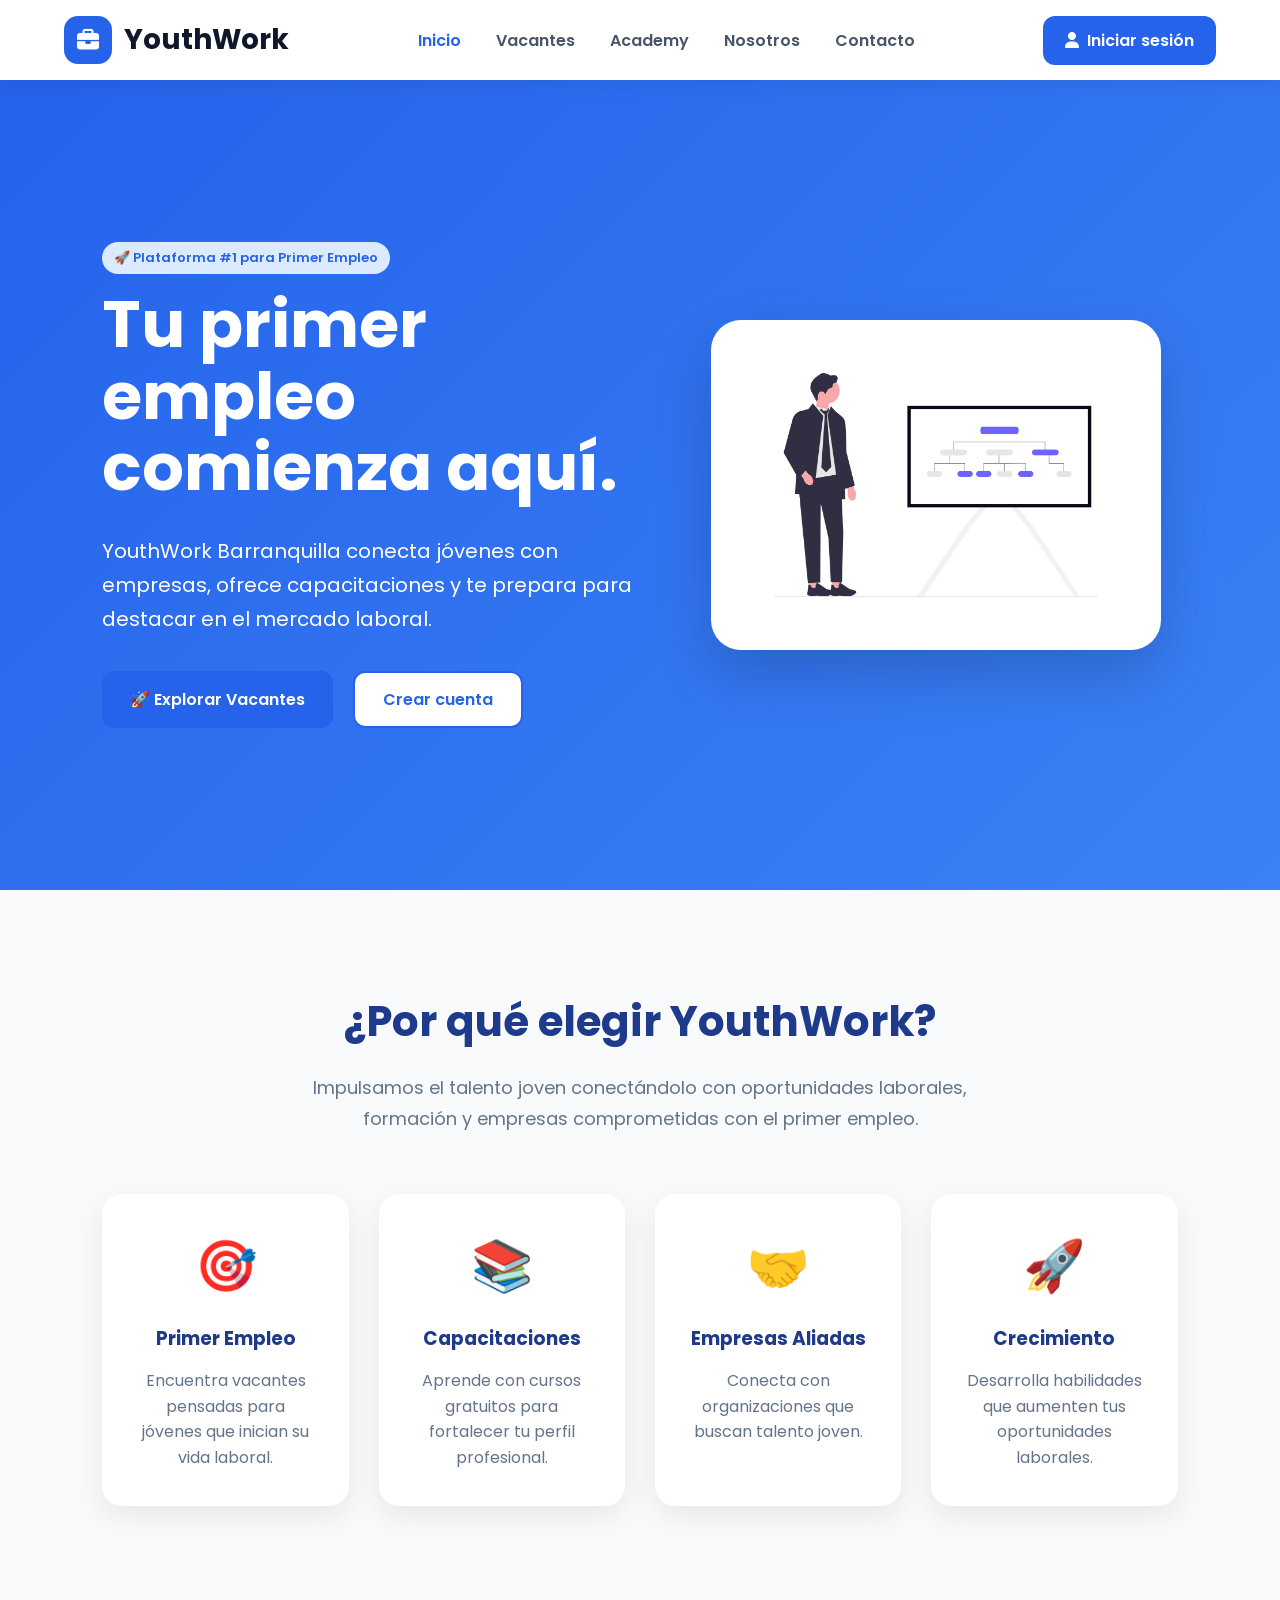
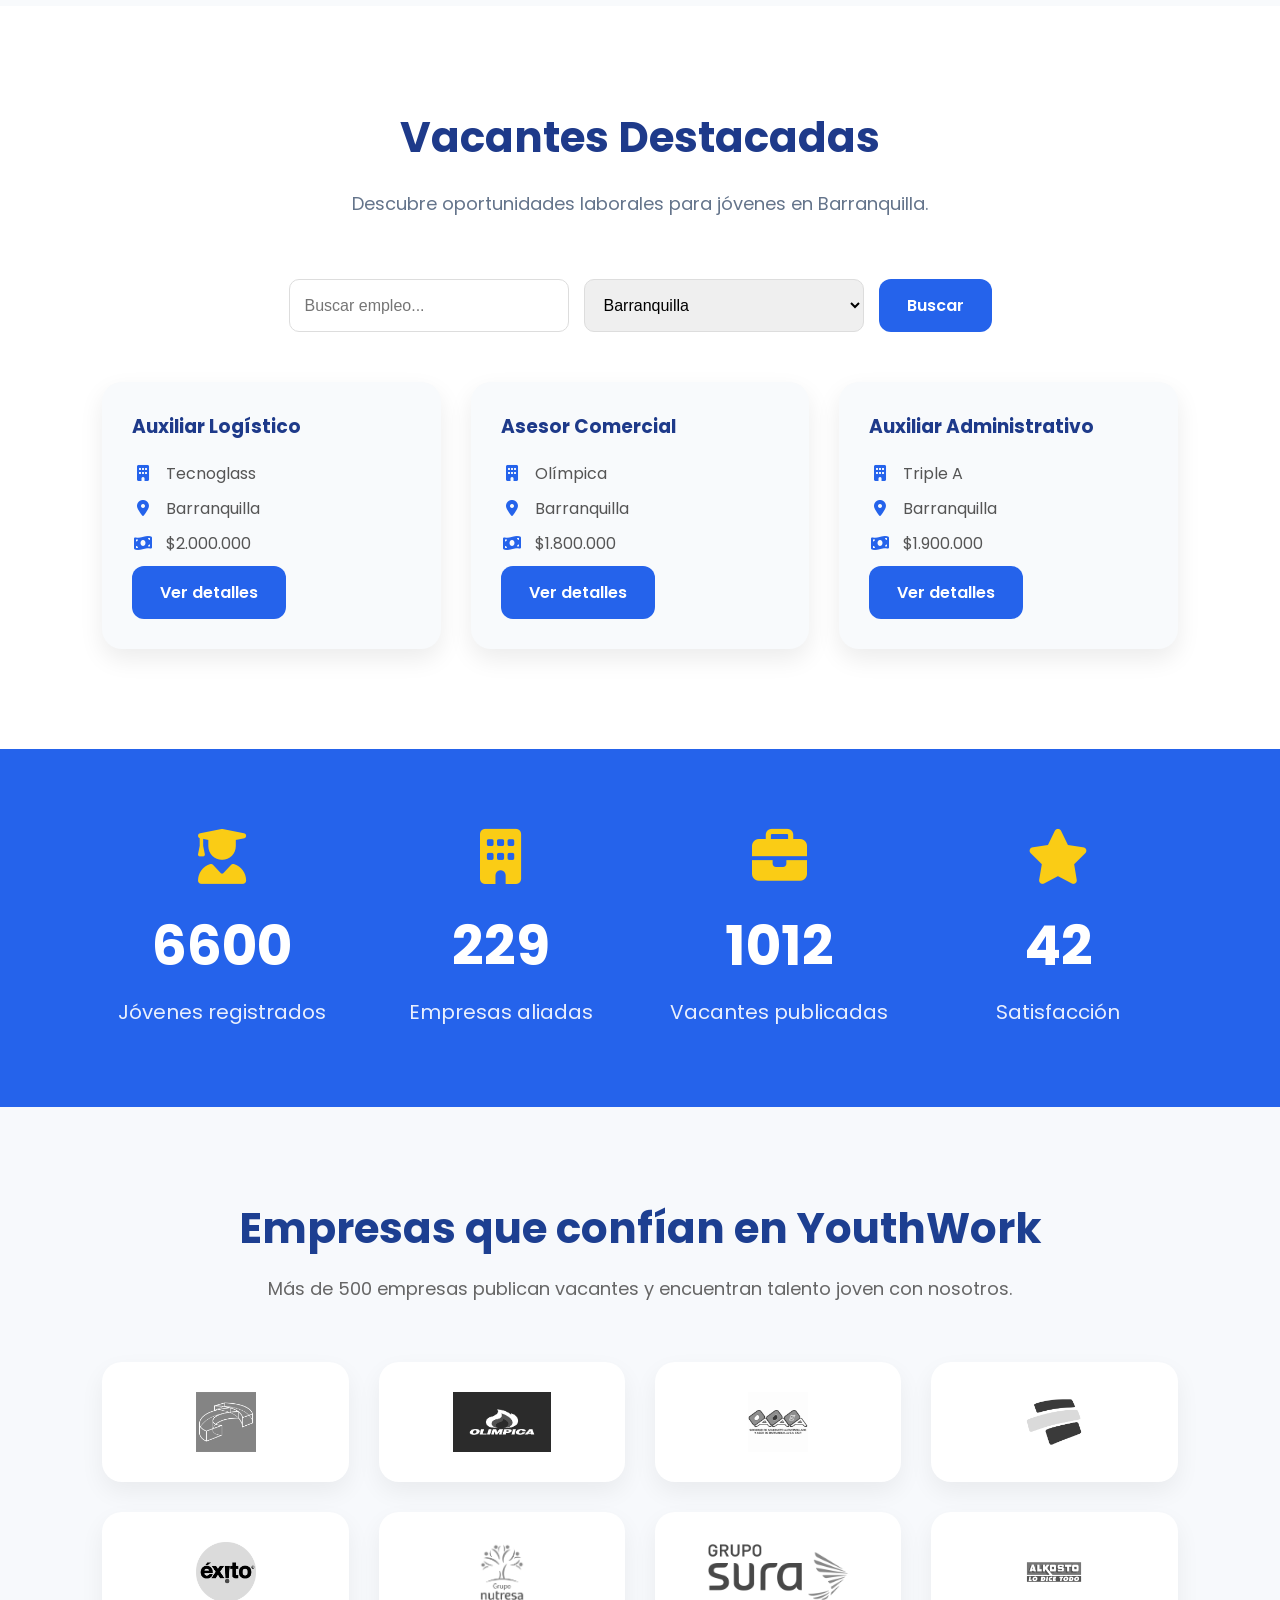
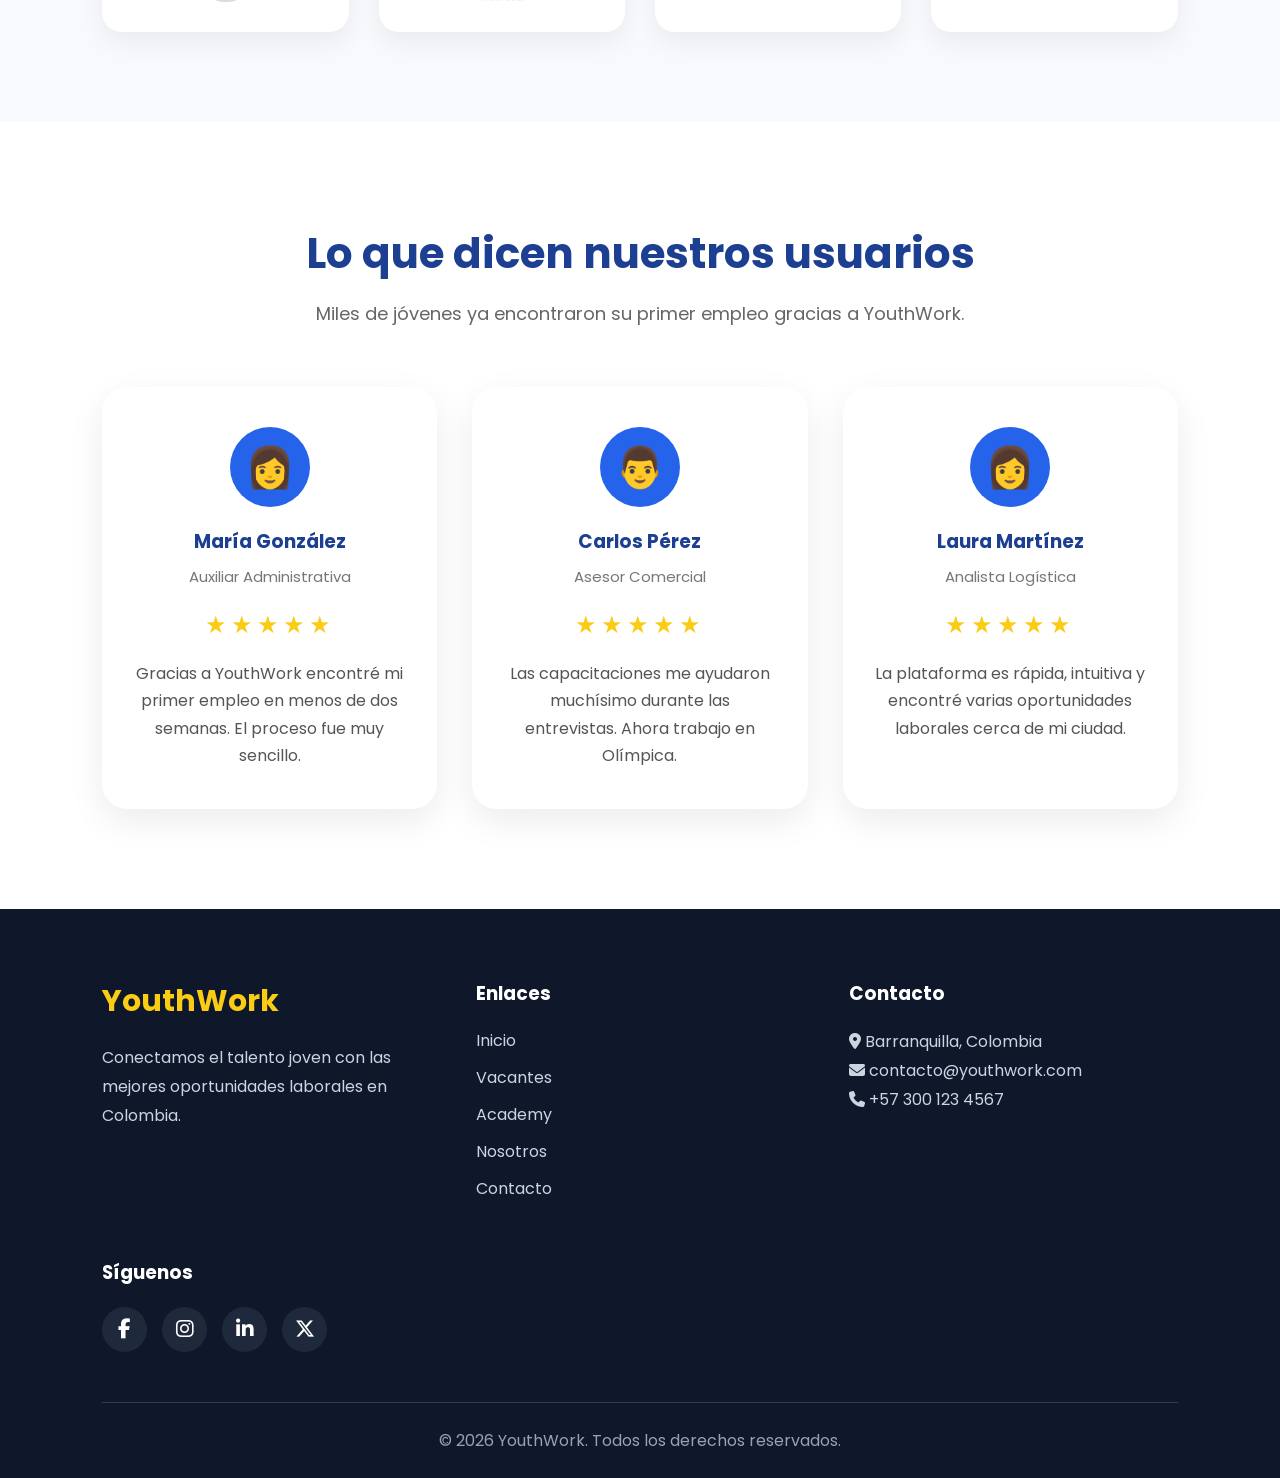
==== index.html @ fffbccfb "Primer commit de YouthWork" ====
<!DOCTYPE html>
<html lang="es">
<head>
    <meta charset="UTF-8">
    <meta name="viewport" content="width=device-width, initial-scale=1.0">
    <title>YouthWork Barranquilla</title>

    <!-- Fuente Google -->
    <link rel="preconnect" href="https://fonts.googleapis.com">
    <link rel="preconnect" href="https://fonts.gstatic.com" crossorigin>
    <link href="https://fonts.googleapis.com/css2?family=Poppins:wght@300;400;500;600;700&display=swap" rel="stylesheet">

    <!-- Hoja de estilos -->
    <link rel="stylesheet" href="css/style.css">
    <link rel="stylesheet" href="https://cdnjs.cloudflare.com/ajax/libs/font-awesome/6.7.2/css/all.min.css">
</head>

<body>

    <!-- Encabezado -->
        <header class="main-header">

    <nav class="navbar">

        <a href="index.html" class="logo">

            <span class="logo-icon">
                <i class="fa-solid fa-briefcase"></i>
            </span>

            <span class="logo-text">

                YouthWork

            </span>

        </a>

        <ul class="nav-links">

            <li><a href="index.html" class="active">Inicio</a></li>

            <li><a href="vacantes.html">Vacantes</a></li>

            <li><a href="academy.html">Academy</a></li>

            <li><a href="nosotros.html">Nosotros</a></li>

            <li><a href="contacto.html">Contacto</a></li>

        </ul>

        <a href="login.html" class="login-btn" id="userButton">

    <i class="fa-solid fa-user"></i>

    <span>Iniciar sesión</span>

</a>

    </nav>
    </header>
    <section class="hero">

    <div class="hero-text">

        <span class="badge">
            🚀 Plataforma #1 para Primer Empleo
        </span>

        <h1>
            Tu primer empleo comienza aquí.
        </h1>

        <p>
            YouthWork Barranquilla conecta jóvenes con empresas,
            ofrece capacitaciones y te prepara para destacar en el mercado laboral.
        </p>

        <div class="hero-buttons">

    <a href="vacantes.html" class="btn btn-primary">
    🚀 Explorar Vacantes
</a>

<a href="registro.html" class="btn btn-secondary">
    Crear cuenta
</a>

</div>

    </div>

   <div class="hero-image">

    <div class="image-card">

        <img src="img/hero.png" alt="Ilustración">

    </div>

</div>
</section>
<!-- BENEFICIOS -->

<section class="benefits">

    <div class="section-title">

        <h2>¿Por qué elegir YouthWork?</h2>

        <p>
            Impulsamos el talento joven conectándolo con oportunidades laborales,
            formación y empresas comprometidas con el primer empleo.
        </p>

    </div>

    <div class="cards">

        <div class="card">

            <div class="icon">🎯</div>

            <h3>Primer Empleo</h3>

            <p>
                Encuentra vacantes pensadas para jóvenes que inician su vida laboral.
            </p>

        </div>

        <div class="card">

            <div class="icon">📚</div>

            <h3>Capacitaciones</h3>

            <p>
                Aprende con cursos gratuitos para fortalecer tu perfil profesional.
            </p>

        </div>

        <div class="card">

            <div class="icon">🤝</div>

            <h3>Empresas Aliadas</h3>

            <p>
                Conecta con organizaciones que buscan talento joven.
            </p>

        </div>

        <div class="card">

            <div class="icon">🚀</div>

            <h3>Crecimiento</h3>

            <p>
                Desarrolla habilidades que aumenten tus oportunidades laborales.
            </p>

        </div>

    </div>

</section>
<!-- VACANTES DESTACADAS -->

<section class="jobs" id="vacantes">

    <div class="section-title">
        <h2>Vacantes Destacadas</h2>
        <p>
            Descubre oportunidades laborales para jóvenes en Barranquilla.
        </p>
    </div>

    <div class="search-box">

       <input type="text" id="searchInput" placeholder="Buscar empleo...">

        <select>
            <option>Barranquilla</option>
            <option>Soledad</option>
            <option>Puerto Colombia</option>
        </select>

        <a href="vacantes.html" class="btn-primary">
    Buscar
</a>

    </div>

    <div class="job-cards">

        <div class="job-card">

            <h3>Auxiliar Logístico</h3>

           <p><i class="fa-solid fa-building"></i> Tecnoglass</p>

<p><i class="fa-solid fa-location-dot"></i> Barranquilla</p>

<p><i class="fa-solid fa-money-bill-wave"></i> $2.000.000</p>

        <a href="detalle-vacante.html?id=1" class="btn-primary">
    Ver detalles
</a>

        </div>

        <div class="job-card">

            <h3>Asesor Comercial</h3>

          <p><i class="fa-solid fa-building"></i> Olímpica</p>

<p><i class="fa-solid fa-location-dot"></i> Barranquilla</p>

<p><i class="fa-solid fa-money-bill-wave"></i> $1.800.000</p>

<a href="detalle-vacante.html?id=1" class="btn-primary">
    Ver detalles
</a>

        </div>

        <div class="job-card">

            <h3>Auxiliar Administrativo</h3>

           <p><i class="fa-solid fa-building"></i> Triple A</p>

<p><i class="fa-solid fa-location-dot"></i> Barranquilla</p>

<p><i class="fa-solid fa-money-bill-wave"></i> $1.900.000</p>

<a href="detalle-vacante.html?id=1" class="btn-primary">
    Ver detalles
</a>

        </div>

    </div>

</section>
<!-- ESTADÍSTICAS -->

<section class="stats">

    <div class="stat">

        <i class="fa-solid fa-user-graduate"></i>

        <h2 class="counter" data-target="15000">0</h2>

        <p>Jóvenes registrados</p>

    </div>

    <div class="stat">

        <i class="fa-solid fa-building"></i>

        <h2 class="counter" data-target="520">0</h2>

        <p>Empresas aliadas</p>

    </div>

    <div class="stat">

        <i class="fa-solid fa-briefcase"></i>

        <h2 class="counter" data-target="2300">0</h2>

        <p>Vacantes publicadas</p>

    </div>

    <div class="stat">

        <i class="fa-solid fa-star"></i>

        <h2 class="counter" data-target="95">0</h2>

        <p>Satisfacción</p>

    </div>

</section>
<section class="companies">

    <div class="container">

        <h2>Empresas que confían en YouthWork</h2>

        <p>
            Más de 500 empresas publican vacantes y encuentran talento joven con nosotros.
        </p>

        <div class="companies-grid">

           <div class="company-card">
    <img src="img/companies/tecnoglass.png" alt="Tecnoglass">
</div>

<div class="company-card">
    <img src="img/companies/olimpica.png" alt="Olímpica">
</div>

<div class="company-card">
    <img src="img/companies/triplea.png" alt="Triple A">
</div>

<div class="company-card">
    <img src="img/companies/bancolombia.png" alt="Bancolombia">
</div>

<div class="company-card">
    <img src="img/companies/exito.png" alt="Grupo Éxito">
</div>

<div class="company-card">
    <img src="img/companies/nutresa.png" alt="Nutresa">
</div>

<div class="company-card">
    <img src="img/companies/sura.png" alt="Sura">
</div>

<div class="company-card">
    <img src="img/companies/alkosto.png" alt="Alkosto">
</div>

    </div>

</section>
<section class="testimonials">

    <div class="container">

        <h2>Lo que dicen nuestros usuarios</h2>

        <p>
            Miles de jóvenes ya encontraron su primer empleo gracias a YouthWork.
        </p>

        <div class="testimonial-grid">

            <div class="testimonial-card">

                <div class="avatar">👩</div>

                <h3>María González</h3>

                <span>Auxiliar Administrativa</span>

                <div class="stars">★★★★★</div>

                <p>
                    Gracias a YouthWork encontré mi primer empleo en menos de dos semanas. El proceso fue muy sencillo.
                </p>

            </div>

            <div class="testimonial-card">

                <div class="avatar">👨</div>

                <h3>Carlos Pérez</h3>

                <span>Asesor Comercial</span>

                <div class="stars">★★★★★</div>

                <p>
                    Las capacitaciones me ayudaron muchísimo durante las entrevistas. Ahora trabajo en Olímpica.
                </p>

            </div>

            <div class="testimonial-card">

                <div class="avatar">👩</div>

                <h3>Laura Martínez</h3>

                <span>Analista Logística</span>

                <div class="stars">★★★★★</div>

                <p>
                    La plataforma es rápida, intuitiva y encontré varias oportunidades laborales cerca de mi ciudad.
                </p>

            </div>

        </div>

    </div>

</section>
<footer>

    <div class="footer-container">

        <div class="footer-col">

            <h2>YouthWork</h2>

            <p>
                Conectamos el talento joven con las mejores oportunidades laborales en Colombia.
            </p>

        </div>

        <div class="footer-col">

            <h3>Enlaces</h3>

            <ul>
                <li><a href="index.html">Inicio</a></li>
                <li><a href="vacantes.html">Vacantes</a></li>
                <li><a href="academy.html">Academy</a></li>
                <li><a href="nosotros.html">Nosotros</a></li>
                <li><a href="contacto.html">Contacto</a></li>
            </ul>

        </div>

        <div class="footer-col">

            <h3>Contacto</h3>

            <p><i class="fa-solid fa-location-dot"></i> Barranquilla, Colombia</p>

            <p><i class="fa-solid fa-envelope"></i> contacto@youthwork.com</p>

            <p><i class="fa-solid fa-phone"></i> +57 300 123 4567</p>

        </div>

        <div class="footer-col">

            <h3>Síguenos</h3>

            <div class="socials">

                <a href="#"><i class="fa-brands fa-facebook-f"></i></a>

                <a href="#"><i class="fa-brands fa-instagram"></i></a>

                <a href="#"><i class="fa-brands fa-linkedin-in"></i></a>

                <a href="#"><i class="fa-brands fa-x-twitter"></i></a>

            </div>

        </div>

    </div>

    <hr>

    <p class="copyright">

        © 2026 YouthWork. Todos los derechos reservados.

    </p>

</footer>
    <!-- JavaScript -->
    <script src="js/script.js"></script>
    <script src="js/navbar.js"></script>

</body>
</html>
---- css/style.css ----
/* ===========================
   ESTILOS GENERALES
=========================== */

*{
    margin: 0;
    padding: 0;
    box-sizing: border-box;
}
:root{

    --primary:#2563EB;
    --primary-dark:#1D4ED8;
    --secondary:#FACC15;

    --background:#F8FAFC;
    --white:#FFFFFF;

    --text:#0F172A;
    --text-light:#64748B;

    --shadow:0 10px 30px rgba(0,0,0,.08);

    --radius:18px;

    --transition:.3s ease;

}

body{
    font-family: 'Poppins', sans-serif;
    background-color: #f5f7fa;
    color: #333;
}

/* ===========================
   HEADER
=========================== */

header{
    position: sticky;
    top: 0;
    z-index: 1000;

    background: rgba(255,255,255,.9);

    backdrop-filter: blur(10px);
    -webkit-backdrop-filter: blur(10px);

    box-shadow: 0 4px 20px rgba(0,0,0,.08);
}

/* ===========================
   BARRA DE NAVEGACIÓN
=========================== */

nav{
    width: 90%;
    max-width: 1200px;
    margin: auto;
    height: 80px;

    display: flex;
    justify-content: space-between;
    align-items: center;
}
header{

    position:sticky;

    top:0;

    z-index:1000;

    background:white;

    box-shadow:0 8px 25px rgba(0,0,0,.08);

}

/*========== LOGO ==========*/

.logo{
    display:flex;
    align-items:center;
    gap:12px;
}

.logo-y{
    width:50px;
    height:50px;

    border-radius:50%;

    background:#2563EB;

    color:white;

    display:flex;
    justify-content:center;
    align-items:center;

    font-weight:700;
    font-size:20px;

    box-shadow:0 8px 20px rgba(37,99,235,.35);
}

.logo-info h2{

    color:#1E3A8A;

    font-size:24px;

    margin:0;

}

.logo-info p{

    color:#64748B;

    margin:0;

    font-size:13px;

}

/* ===========================
   MENÚ
=========================== */

nav ul{
    display: flex;
    list-style: none;
    gap: 35px;
}

nav ul li a{
    text-decoration: none;
    color: #333;
    font-weight: 500;
    transition: .3s;
}

nav ul li a:hover{
    color: #2563EB;
}
/* HERO */

.hero{

    min-height:90vh;

    display:flex;

    justify-content:space-between;

    align-items:center;

    padding:70px 8%;

    background:linear-gradient(135deg,#2563EB,#3B82F6);

    color:white;

}

.hero-text{

    width:50%;

}

.hero-image{

    width:45%;

    text-align:center;

}

.hero-image img{

    width:100%;

    max-width:500px;

}
.badge{

    background:rgba(255,255,255,.2);

    padding:10px 18px;

    border-radius:30px;

    display:inline-block;

    margin-bottom:25px;

    font-size:14px;

}

.hero h1{

    font-size:65px;

    line-height:1.1;

}

.hero p{

    margin:30px 0;

    font-size:20px;

    line-height:1.7;

}
.hero-buttons{
    display:flex;
    gap:20px;
    margin-top:35px;
}

.btn{
    padding:15px 30px;
    border-radius:50px;
    text-decoration:none;
    font-weight:600;
    transition:0.3s;
}

.btn-primary{

    display:inline-flex;

    justify-content:center;

    align-items:center;

    gap:8px;

    padding:14px 28px;

    background:#2563EB;

    color:#fff;

    border:none;

    border-radius:12px;

    text-decoration:none;

    font-size:16px;

    font-weight:600;

    cursor:pointer;

    transition:.3s ease;

    min-height:50px;

}

.btn-primary:hover{

    background:#1D4ED8;

    transform:translateY(-2px);

    box-shadow:0 10px 20px rgba(37,99,235,.25);

}

.btn-primary:active{

    transform:scale(.98);

}

.btn-secondary{

    display:inline-flex;

    justify-content:center;

    align-items:center;

    gap:8px;

    padding:14px 28px;

    background:white;

    color:#2563EB;

    border:2px solid #2563EB;

    border-radius:12px;

    text-decoration:none;

    font-size:16px;

    font-weight:600;

    cursor:pointer;

    transition:.3s;

}

.btn-secondary:hover{

    background:#2563EB;

    color:white;

}
/* ===== LOGO ===== */

.logo{
    display:flex;
    align-items:center;
    gap:10px;
}

.logo-y{
    width:45px;
    height:45px;
    border-radius:50%;
    background:white;
    color:#2563EB;

    display:flex;
    justify-content:center;
    align-items:center;

    font-weight:700;
    font-size:20px;
}

.logo-text{
    color:white;
    font-size:28px;
    font-weight:700;
}
/* ================= BENEFICIOS ================= */

.benefits{

    background:#F8FAFC;

    padding:100px 8%;

}

.section-title{

    text-align:center;

    margin-bottom:60px;

}

.section-title h2{

    font-size:42px;

    color:#1E3A8A;

    margin-bottom:20px;

}

.section-title p{

    max-width:700px;

    margin:auto;

    color:#64748B;

    font-size:18px;

    line-height:1.7;

}

.cards{

    display:grid;

    grid-template-columns:repeat(4,1fr);

    gap:30px;

}

.card{

    background:white;

    padding:35px;

    border-radius:20px;

    text-align:center;

    box-shadow:0 10px 30px rgba(0,0,0,.08);

    transition:.3s;

}

.card:hover{

    transform:translateY(-10px);

    box-shadow:0 20px 40px rgba(37,99,235,.20);

}

.icon{

    font-size:50px;

    margin-bottom:20px;

}

.card h3{

    margin-bottom:15px;

    color:#1E3A8A;

}

.card p{

    color:#64748B;

    line-height:1.6;

}
.image-card{

    background:white;

    padding:30px;

    border-radius:30px;

    box-shadow:0 25px 60px rgba(0,0,0,.18);

    transition:.4s;

    max-width:450px;

    margin:auto;

}

.image-card:hover{

    transform:translateY(-8px);

}

.image-card img{

    width:100%;

    display:block;

}
nav ul li a{
    transition: .3s;
}

nav ul li a:hover{
    color: #2563EB;
    border-bottom: 3px solid #2563EB;
    padding-bottom: 6px;
}
/* ===== VACANTES ===== */

.jobs{
    padding:100px 8%;
    background:white;
}

.search-box{
    display:flex;
    justify-content:center;
    gap:15px;
    margin:50px 0;
    flex-wrap:wrap;
}

.search-box input,
.search-box select{

    padding:15px;

    width:280px;

    border:1px solid #ddd;

    border-radius:10px;

    font-size:16px;

}

.search-box button{

    background:#2563EB;

    color:white;

    border:none;

    padding:15px 35px;

    border-radius:10px;

    cursor:pointer;

    font-size:16px;

    transition:.3s;

}

.search-box button:hover{

    background:#1E40AF;

}

.job-cards{

    display:grid;

    grid-template-columns:repeat(3,1fr);

    gap:30px;

}

.job-card{

    background:#F8FAFC;

    border-radius:20px;

    padding:30px;

    box-shadow:0 10px 25px rgba(0,0,0,.08);

    transition:.3s;

}

.job-card:hover{

    transform:translateY(-10px);

}

.job-card h3{

    color:#1E3A8A;

    margin-bottom:20px;

}

.job-card p{

    margin:10px 0;

    color:#555;

}

.job-card button{

    margin-top:20px;

    width:100%;

    background:#FACC15;

    border:none;

    padding:15px;

    border-radius:10px;

    font-weight:bold;

    cursor:pointer;

    transition:.3s;

}

.job-card button:hover{

    background:#EAB308;

}
/*=========================
        ESTADÍSTICAS
==========================*/

.stats{

    background:#2563EB;

    color:white;

    padding:80px 8%;

    display:grid;

    grid-template-columns:repeat(4,1fr);

    text-align:center;

    gap:40px;

}

.stat h2{

    font-size:55px;

    margin-bottom:10px;

    font-weight:700;

}

.stat p{

    font-size:20px;

    opacity:.9;

}
/* ICONOS DE ESTADÍSTICAS */

.stat i{

    font-size:55px;

    color:#FACC15;

    margin-bottom:20px;

    display:block;

}

/* ICONOS DE LAS VACANTES */

.job-card p i{

    color:#2563EB;

    width:22px;

    text-align:center;

    margin-right:8px;

}

/* ICONO DEL BOTÓN */

.job-card button i{

    color:white;

    margin-right:8px;

}
.job-card button{
    transition: all 0.3s ease;
}

.job-card button:hover{
    transform: translateY(-4px);
    box-shadow: 0 12px 25px rgba(250, 197, 21, 0.45);
}
/* =========================
   ICONOS DE ESTADÍSTICAS
========================= */

.stat i{
    font-size: 55px;
    color: #FACC15;
    margin-bottom: 20px;
    display: block;
}

/* =========================
   ICONOS DE LAS VACANTES
========================= */

.job-card p i{
    color: #2563EB;
    width: 22px;
    text-align: center;
    margin-right: 8px;
}

/* =========================
   ICONO DEL BOTÓN
========================= */

.job-card button i{
    color: white;
    margin-right: 8px;
}
.job-card button{
    transition: all 0.3s ease;
}

.job-card button:hover{
    transform: translateY(-4px);
    box-shadow: 0 12px 25px rgba(250, 197, 21, 0.45);
}
/*=============================
 EMPRESAS ALIADAS
==============================*/

.companies{

    padding:90px 8%;
    background:#f7f9fc;
    text-align:center;

}

.companies h2{

    font-size:42px;
    color:#1d3f91;
    margin-bottom:15px;

}

.companies p{

    color:#666;
    font-size:18px;
    margin-bottom:60px;

}

.companies-grid{

    display:grid;
    grid-template-columns:repeat(auto-fit,minmax(220px,1fr));
    gap:30px;

}

.company-card{

    background:white;

    height:120px;

    display:flex;

    justify-content:center;

    align-items:center;

    border-radius:20px;

    font-size:24px;

    font-weight:700;

    color:#999;

    box-shadow:0 10px 25px rgba(0,0,0,.06);

    transition:.35s;

    cursor:pointer;

    filter:grayscale(100%);

}

.company-card:hover{

    transform:translateY(-10px);

    color:#1d3f91;

    filter:grayscale(0);

    box-shadow:0 20px 45px rgba(37,99,235,.18);

}
/*==========================
TESTIMONIOS
==========================*/

.testimonials{

    padding:100px 8%;
    background:white;
    text-align:center;

}

.testimonials h2{

    font-size:42px;
    color:#1d3f91;
    margin-bottom:15px;

}

.testimonials>div>p{

    color:#666;
    font-size:18px;
    margin-bottom:60px;

}

.testimonial-grid{

    display:grid;
    grid-template-columns:repeat(auto-fit,minmax(320px,1fr));
    gap:35px;

}

.testimonial-card{

    background:#fff;

    padding:40px 30px;

    border-radius:25px;

    box-shadow:0 12px 35px rgba(0,0,0,.08);

    transition:.35s;

}

.testimonial-card:hover{

    transform:translateY(-12px);

    box-shadow:0 25px 50px rgba(37,99,235,.18);

}

.avatar{

    width:80px;

    height:80px;

    background:#2563eb;

    border-radius:50%;

    display:flex;

    justify-content:center;

    align-items:center;

    font-size:40px;

    margin:auto;

    margin-bottom:20px;

}

.testimonial-card h3{

    color:#1d3f91;

    margin-bottom:8px;

}

.testimonial-card span{

    color:#777;

    font-size:15px;

}

.stars{

    color:#facc15;

    font-size:24px;

    margin:18px 0;

    letter-spacing:4px;

}

.testimonial-card p{

    color:#555;

    line-height:1.7;

}
/*==========================
FOOTER
==========================*/

footer{

    background:#0F172A;

    color:white;

    padding:70px 8% 25px;

}

.footer-container{

    display:grid;

    grid-template-columns:repeat(auto-fit,minmax(250px,1fr));

    gap:45px;

}

.footer-col h2{

    color:#FACC15;

    margin-bottom:20px;

    font-size:30px;

}

.footer-col h3{

    margin-bottom:20px;

}

.footer-col p{

    color:#CBD5E1;

    line-height:1.8;

}

.footer-col ul{

    list-style:none;

    padding:0;

}

.footer-col ul li{

    margin-bottom:12px;

}

.footer-col ul li a{

    color:#CBD5E1;

    text-decoration:none;

    transition:.3s;

}

.footer-col ul li a:hover{

    color:#FACC15;

}

.socials{

    display:flex;

    gap:15px;

    margin-top:15px;

}

.socials a{

    width:45px;

    height:45px;

    border-radius:50%;

    background:#1E293B;

    display:flex;

    justify-content:center;

    align-items:center;

    color:white;

    text-decoration:none;

    transition:.3s;

    font-size:20px;

}

.socials a:hover{

    background:#2563EB;

    transform:translateY(-5px);

}

footer hr{

    margin:50px 0 25px;

    border:none;

    border-top:1px solid rgba(255,255,255,.15);

}

.copyright{

    text-align:center;

    color:#94A3B8;

}
/* ==========================
   RESPONSIVE
========================== */

@media (max-width: 992px){

    .hero{
        grid-template-columns: 1fr;
        text-align: center;
        gap: 50px;
    }

    .hero-text{
        order: 2;
    }

    .hero-image{
        order: 1;
    }

    .benefits-grid,
    .jobs-grid,
    .companies-grid,
    .testimonial-grid{
        grid-template-columns: 1fr;
    }

    .stats{
        grid-template-columns: repeat(2,1fr);
    }

    .footer-container{
        grid-template-columns: 1fr 1fr;
    }

}

@media (max-width: 576px){

    nav{
        flex-direction: column;
        gap: 20px;
    }

    .hero h1{
        font-size: 38px;
    }

    .hero p{
        font-size: 17px;
    }

    .stats{
        grid-template-columns: 1fr;
    }

    .footer-container{
        grid-template-columns: 1fr;
        text-align:center;
    }

    .socials{
        justify-content:center;
    }

}
.company-card img{
    max-width: 140px;
    max-height: 60px;
    object-fit: contain;
    filter: grayscale(100%);
    transition: .3s;
}

.company-card:hover img{
    filter: grayscale(0%);
    transform: scale(1.08);
}
/*==================================
PÁGINA DE VACANTES
==================================*/

.vacantes-page{

    width:90%;
    max-width:1400px;
    margin:auto;
    padding:50px 0;

}

.vacantes-hero{

    text-align:center;
    margin-bottom:50px;

}

.vacantes-hero h1{

    font-size:48px;
    color:#0F172A;
    margin-bottom:15px;

}

.vacantes-hero p{

    color:#64748B;
    margin-bottom:30px;

}

.vacantes-hero input{

    width:100%;
    max-width:650px;
    padding:18px;
    border:none;
    border-radius:15px;
    box-shadow:0 8px 25px rgba(0,0,0,.08);
    font-size:17px;

}

.vacantes-content{

    display:grid;
    grid-template-columns:280px 1fr;
    gap:35px;

}

.filters-panel{

    background:white;
    padding:25px;
    border-radius:18px;
    box-shadow:0 8px 20px rgba(0,0,0,.08);
    height:max-content;
    position:sticky;
    top:120px;

}

.filter-group{

    margin-top:25px;

}

.filter-group label{

    display:block;
    font-weight:bold;
    margin-bottom:10px;

}

.filter-group select{

    width:100%;
    padding:12px;
    border-radius:10px;
    border:1px solid #ddd;

}

.jobs-list{

    width:100%;

}
.badge{

    display:inline-block;
    background:#DBEAFE;
    color:#2563EB;
    padding:6px 12px;
    border-radius:20px;
    font-size:13px;
    font-weight:600;
    margin-bottom:15px;

}
/*==========================
DETALLE VACANTE
==========================*/

.detalle-page{

    max-width:900px;

    margin:60px auto;

    padding:20px;

}

.detalle-card{

    background:white;

    padding:40px;

    border-radius:20px;

    box-shadow:0 10px 30px rgba(0,0,0,.08);

}

.detalle-card h1{

    font-size:40px;

    margin-bottom:10px;

}

.detalle-card h2{

    color:#2563EB;

    margin-bottom:25px;

}

.detalle-card p{

    margin:15px 0;

    color:#475569;

    line-height:1.8;

}

.detalle-card h3{

    margin-top:35px;

}
/*==========================
MODAL
==========================*/

.modal{

    display:none;

    position:fixed;

    top:0;

    left:0;

    width:100%;

    height:100%;

    background:rgba(0,0,0,.6);

    justify-content:center;

    align-items:center;

    z-index:9999;

}

.modal-content{

    background:white;

    width:90%;

    max-width:520px;

    padding:35px;

    border-radius:18px;

    position:relative;

    animation:modalOpen .35s ease;

}

@keyframes modalOpen{

    from{

        opacity:0;

        transform:translateY(-40px);

    }

    to{

        opacity:1;

        transform:translateY(0);

    }

}

.close-modal{

    position:absolute;

    right:20px;

    top:15px;

    font-size:32px;

    cursor:pointer;

}

.modal form{

    display:flex;

    flex-direction:column;

    gap:18px;

    margin-top:25px;

}

.modal input{

    padding:15px;

    border:1px solid #ddd;

    border-radius:12px;

}
/*==================================
PERFIL
==================================*/

.profile-page{

    width:90%;

    max-width:1200px;

    margin:50px auto;

}

.profile-header{

    background:white;

    padding:40px;

    border-radius:25px;

    box-shadow:0 10px 30px rgba(0,0,0,.08);

    display:flex;

    align-items:center;

    gap:30px;

}

.profile-avatar{

    width:110px;

    height:110px;

    background:#2563EB;

    color:white;

    border-radius:50%;

    display:flex;

    justify-content:center;

    align-items:center;

    font-size:45px;

}

.profile-header h1{

    font-size:38px;

    margin-bottom:10px;

}

.profile-header p{

    color:#64748B;

}

.profile-grid{

    display:grid;

    grid-template-columns:repeat(3,1fr);

    gap:25px;

    margin-top:40px;

}

.profile-card{

    background:white;

    padding:35px;

    border-radius:20px;

    text-align:center;

    box-shadow:0 8px 20px rgba(0,0,0,.08);

    transition:.3s;

}

.profile-card:hover{

    transform:translateY(-8px);

}

.profile-card i{

    font-size:45px;

    color:#2563EB;

    margin-bottom:20px;

}

.profile-actions{

    text-align:center;

    margin-top:45px;

}

@media(max-width:900px){

.profile-grid{

grid-template-columns:1fr;

}

.profile-header{

flex-direction:column;

text-align:center;

}

}
/*====================================
FAVORITOS
====================================*/

.job-actions{

    display:flex;

    align-items:center;

    gap:12px;

    margin-top:20px;

}

.job-actions .btn-primary{

    flex:1;

    text-align:center;

}

.favorite-btn{

    width:50px;

    height:50px;

    border:none;

    border-radius:12px;

    background:#F8FAFC;

    cursor:pointer;

    font-size:20px;

    transition:.3s;

}

.favorite-btn:hover{

    background:#2563EB;

    color:white;

    transform:scale(1.08);

}

.favorite-btn i{

    transition:.3s;

}
/*==================================
HEADER GLOBAL
==================================*/

.main-header{

    position:sticky;

    top:0;

    z-index:999;

    background:#fff;

    box-shadow:0 4px 20px rgba(0,0,0,.08);

}

.navbar{

    width:90%;

    max-width:1300px;

    margin:auto;

    display:flex;

    justify-content:space-between;

    align-items:center;

    height:80px;

}

.logo{

    display:flex;

    align-items:center;

    gap:12px;

    text-decoration:none;

}

.logo-icon{

    width:48px;

    height:48px;

    background:#2563EB;

    color:white;

    border-radius:14px;

    display:flex;

    justify-content:center;

    align-items:center;

    font-size:22px;

}

.logo-text{

    font-size:28px;

    font-weight:700;

    color:#0F172A;

}

.nav-links{

    display:flex;

    gap:35px;

    list-style:none;

}

.nav-links a{

    color:#475569;

    text-decoration:none;

    font-weight:600;

    transition:.3s;

}

.nav-links a:hover{

    color:#2563EB;

}

.nav-links .active{

    color:#2563EB;

}

.login-btn{

    background:#2563EB;

    color:white;

    padding:12px 22px;

    border-radius:12px;

    text-decoration:none;

    font-weight:600;

    transition:.3s;
     display:flex;

    align-items:center;

    gap:8px;

}

.login-btn:hover{

    transform:translateY(-2px);

    background:#1D4ED8;

}
/*==================================
ACADEMY
==================================*/

.academy-hero{

    background:linear-gradient(135deg,#2563EB,#3B82F6);

    color:white;

    text-align:center;

    padding:100px 8%;

}

.academy-hero h1{

    font-size:52px;

    margin-bottom:20px;

}

.academy-hero p{

    max-width:700px;

    margin:0 auto 35px;

    font-size:20px;

    line-height:1.7;

}

.academy-categories{

    padding:90px 8%;

    background:#F8FAFC;

    text-align:center;

}

.academy-categories h2{

    font-size:42px;

    color:#1E3A8A;

    margin-bottom:50px;

}

.categories-grid{

    display:grid;

    grid-template-columns:repeat(auto-fit,minmax(180px,1fr));

    gap:25px;

}

.category-card{

    background:white;

    padding:35px 20px;

    border-radius:20px;

    box-shadow:0 10px 25px rgba(0,0,0,.08);

    font-size:42px;

    transition:.3s;

    cursor:pointer;

}

.category-card:hover{

    transform:translateY(-8px);

    box-shadow:0 20px 40px rgba(37,99,235,.15);

}

.category-card h3{

    margin-top:18px;

    color:#1E3A8A;

    font-size:20px;

}

.academy-courses{

    padding:90px 8%;

    background:white;

    text-align:center;

}

.academy-courses h2{

    font-size:42px;

    color:#1E3A8A;

    margin-bottom:50px;

}

.courses-grid{

    display:grid;

    grid-template-columns:repeat(auto-fit,minmax(300px,1fr));

    gap:30px;

}

.course-card{

    background:#F8FAFC;

    padding:35px;

    border-radius:20px;

    box-shadow:0 10px 25px rgba(0,0,0,.08);

    transition:.3s;

}

.course-card:hover{

    transform:translateY(-10px);

    box-shadow:0 20px 40px rgba(37,99,235,.15);

}

.course-card h3{

    color:#1E3A8A;

    margin-bottom:20px;

}

.course-card p{

    color:#64748B;

    margin:12px 0;

}

.course-card .btn-primary{

    margin-top:25px;

    width:100%;

}

.academy-benefits{

    padding:90px 8%;

    background:#F8FAFC;

    text-align:center;

}

.academy-benefits h2{

    font-size:42px;

    color:#1E3A8A;

    margin-bottom:50px;

}

@media(max-width:768px){

.academy-hero h1{

font-size:38px;

}

.academy-hero p{

font-size:17px;

}

}
.course-icon{

    width:80px;

    height:80px;

    margin:auto;

    margin-bottom:25px;

    border-radius:50%;

    background:#DBEAFE;

    color:#2563EB;

    display:flex;

    justify-content:center;

    align-items:center;

    font-size:38px;

    transition:.3s;

}

.course-card:hover .course-icon{

    transform:rotate(10deg) scale(1.1);

    background:#2563EB;

    color:white;

}

.course-card .fa-star{

    color:#FACC15;

}

.course-card .fa-clock{

    color:#2563EB;

}
/*==================================
NOSOTROS
==================================*/

.about-hero{

    background:linear-gradient(135deg,#2563EB,#3B82F6);

    color:white;

    text-align:center;

    padding:100px 8%;

}

.about-hero h1{

    font-size:52px;

    margin-bottom:20px;

}

.about-hero p{

    max-width:750px;

    margin:auto;

    font-size:20px;

    line-height:1.8;

}

.about-section{

    padding:90px 8%;

    display:grid;

    grid-template-columns:repeat(auto-fit,minmax(300px,1fr));

    gap:30px;

    background:#F8FAFC;

}

.about-card{

    background:white;

    padding:40px;

    border-radius:20px;

    text-align:center;

    box-shadow:0 10px 25px rgba(0,0,0,.08);

    transition:.3s;

}

.about-card:hover{

    transform:translateY(-10px);

    box-shadow:0 20px 40px rgba(37,99,235,.15);

}

.about-card i{

    font-size:55px;

    color:#2563EB;

    margin-bottom:25px;

}

.about-card h2{

    color:#1E3A8A;

    margin-bottom:20px;

}

.about-card p{

    color:#64748B;

    line-height:1.8;

}

.team-section{

    padding:90px 8%;

    background:white;

    text-align:center;

}

.team-section h2{

    font-size:42px;

    color:#1E3A8A;

    margin-bottom:50px;

}

.team-grid{

    display:grid;

    grid-template-columns:repeat(auto-fit,minmax(220px,1fr));

    gap:25px;

}

.team-card{

    background:#F8FAFC;

    padding:35px;

    border-radius:20px;

    box-shadow:0 10px 25px rgba(0,0,0,.08);

    transition:.3s;

}

.team-card:hover{

    transform:translateY(-8px);

}

.team-card h3{

    font-size:42px;

    color:#2563EB;

    margin-bottom:15px;

}

.team-card p{

    color:#64748B;

}

@media(max-width:768px){

.about-hero h1{

font-size:38px;

}

.about-hero p{

font-size:17px;

}

}
/*==================================
CONTACTO
==================================*/

.contact-hero{

    background:linear-gradient(135deg,#2563EB,#3B82F6);

    color:white;

    text-align:center;

    padding:100px 8%;

}

.contact-hero h1{

    font-size:52px;

    margin-bottom:20px;

}

.contact-hero p{

    max-width:700px;

    margin:auto;

    font-size:20px;

    line-height:1.8;

}

.contact-container{

    width:90%;

    max-width:1200px;

    margin:80px auto;

    display:grid;

    grid-template-columns:1fr 1.5fr;

    gap:40px;

}

.contact-info{

    background:white;

    padding:40px;

    border-radius:20px;

    box-shadow:0 10px 25px rgba(0,0,0,.08);

}

.contact-info h2{

    color:#1E3A8A;

    margin-bottom:25px;

}

.contact-info p{

    margin-bottom:20px;

    color:#64748B;

    line-height:1.8;

}

.contact-info i{

    color:#2563EB;

    width:28px;

}

.contact-form{

    background:white;

    padding:40px;

    border-radius:20px;

    box-shadow:0 10px 25px rgba(0,0,0,.08);

}

.contact-form h2{

    color:#1E3A8A;

    margin-bottom:25px;

}

.contact-form form{

    display:flex;

    flex-direction:column;

    gap:18px;

}

.contact-form input,

.contact-form textarea{

    width:100%;

    padding:16px;

    border:1px solid #ddd;

    border-radius:12px;

    font-size:16px;

    font-family:'Poppins',sans-serif;

    resize:none;

}

.contact-form input:focus,

.contact-form textarea:focus{

    outline:none;

    border-color:#2563EB;

    box-shadow:0 0 0 4px rgba(37,99,235,.12);

}

.contact-form button{

    width:220px;

}

@media(max-width:900px){

.contact-container{

grid-template-columns:1fr;

}

.contact-form button{

width:100%;

}

}
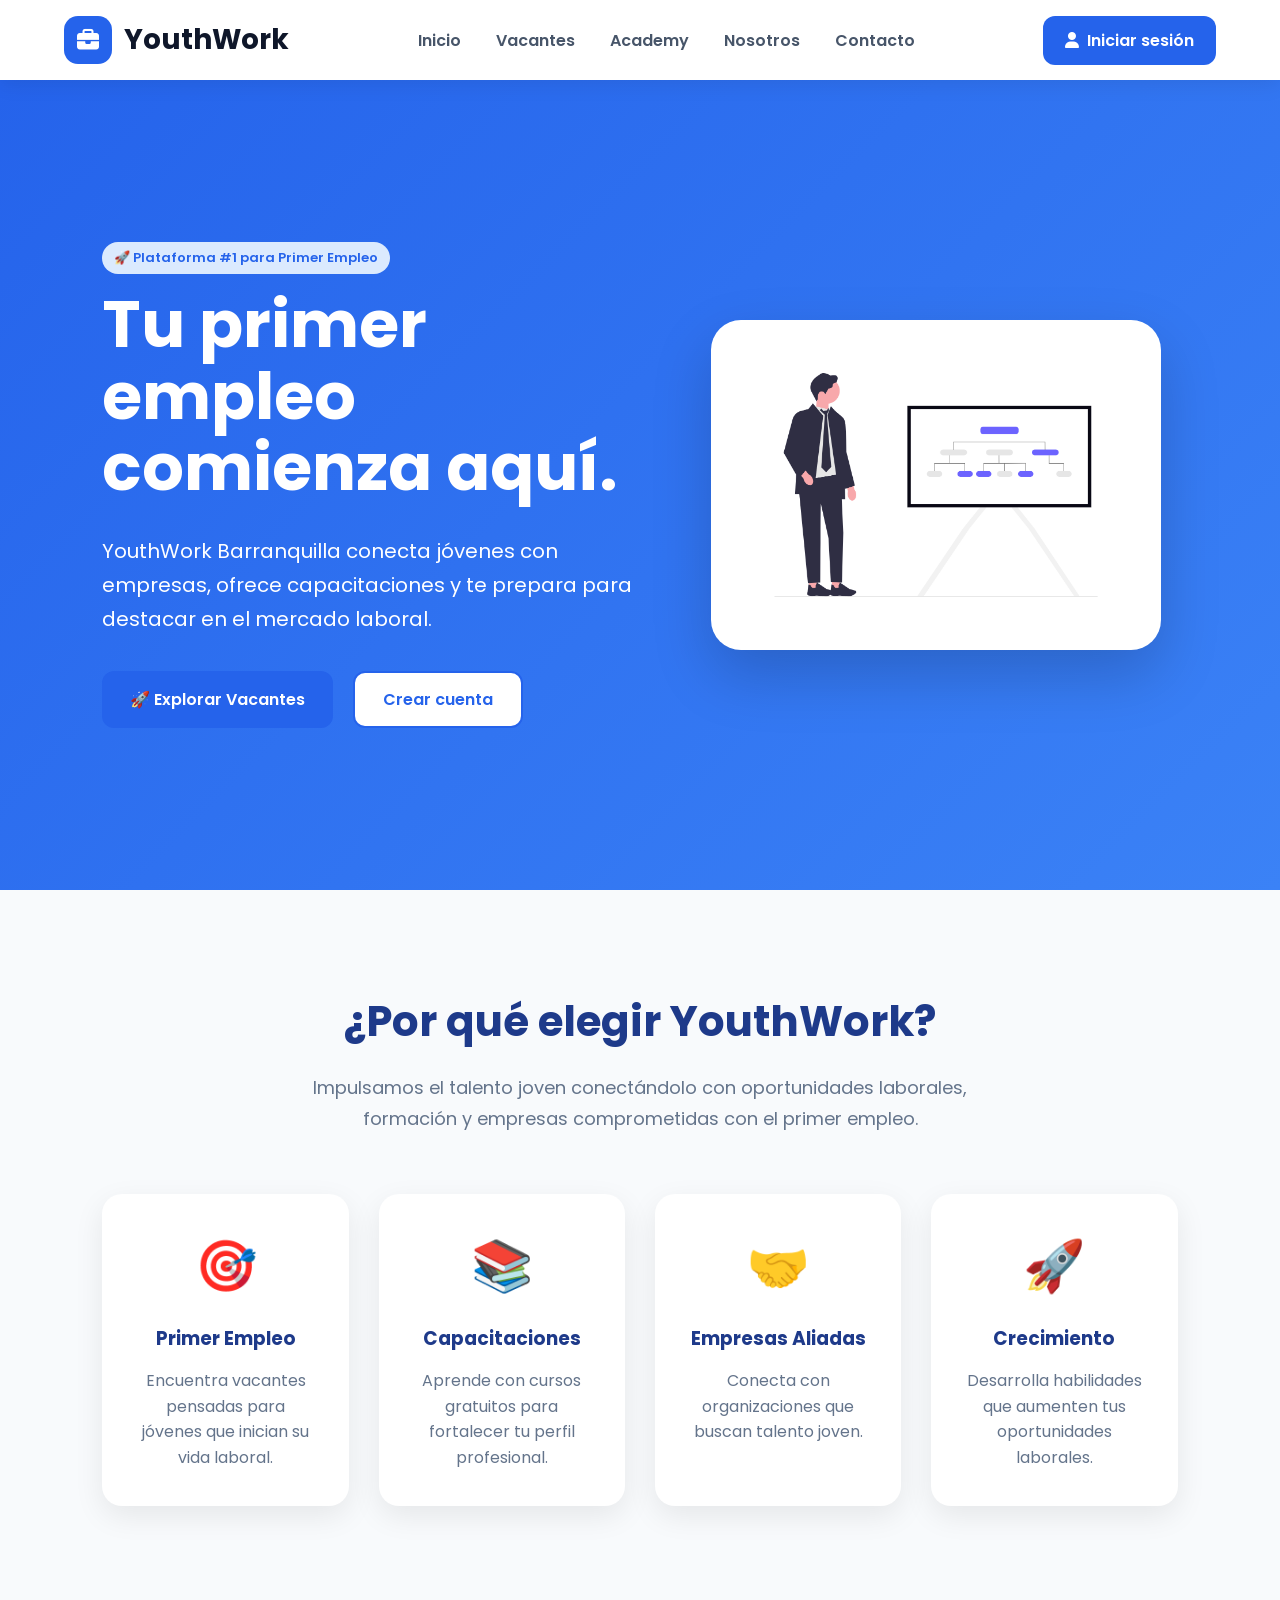
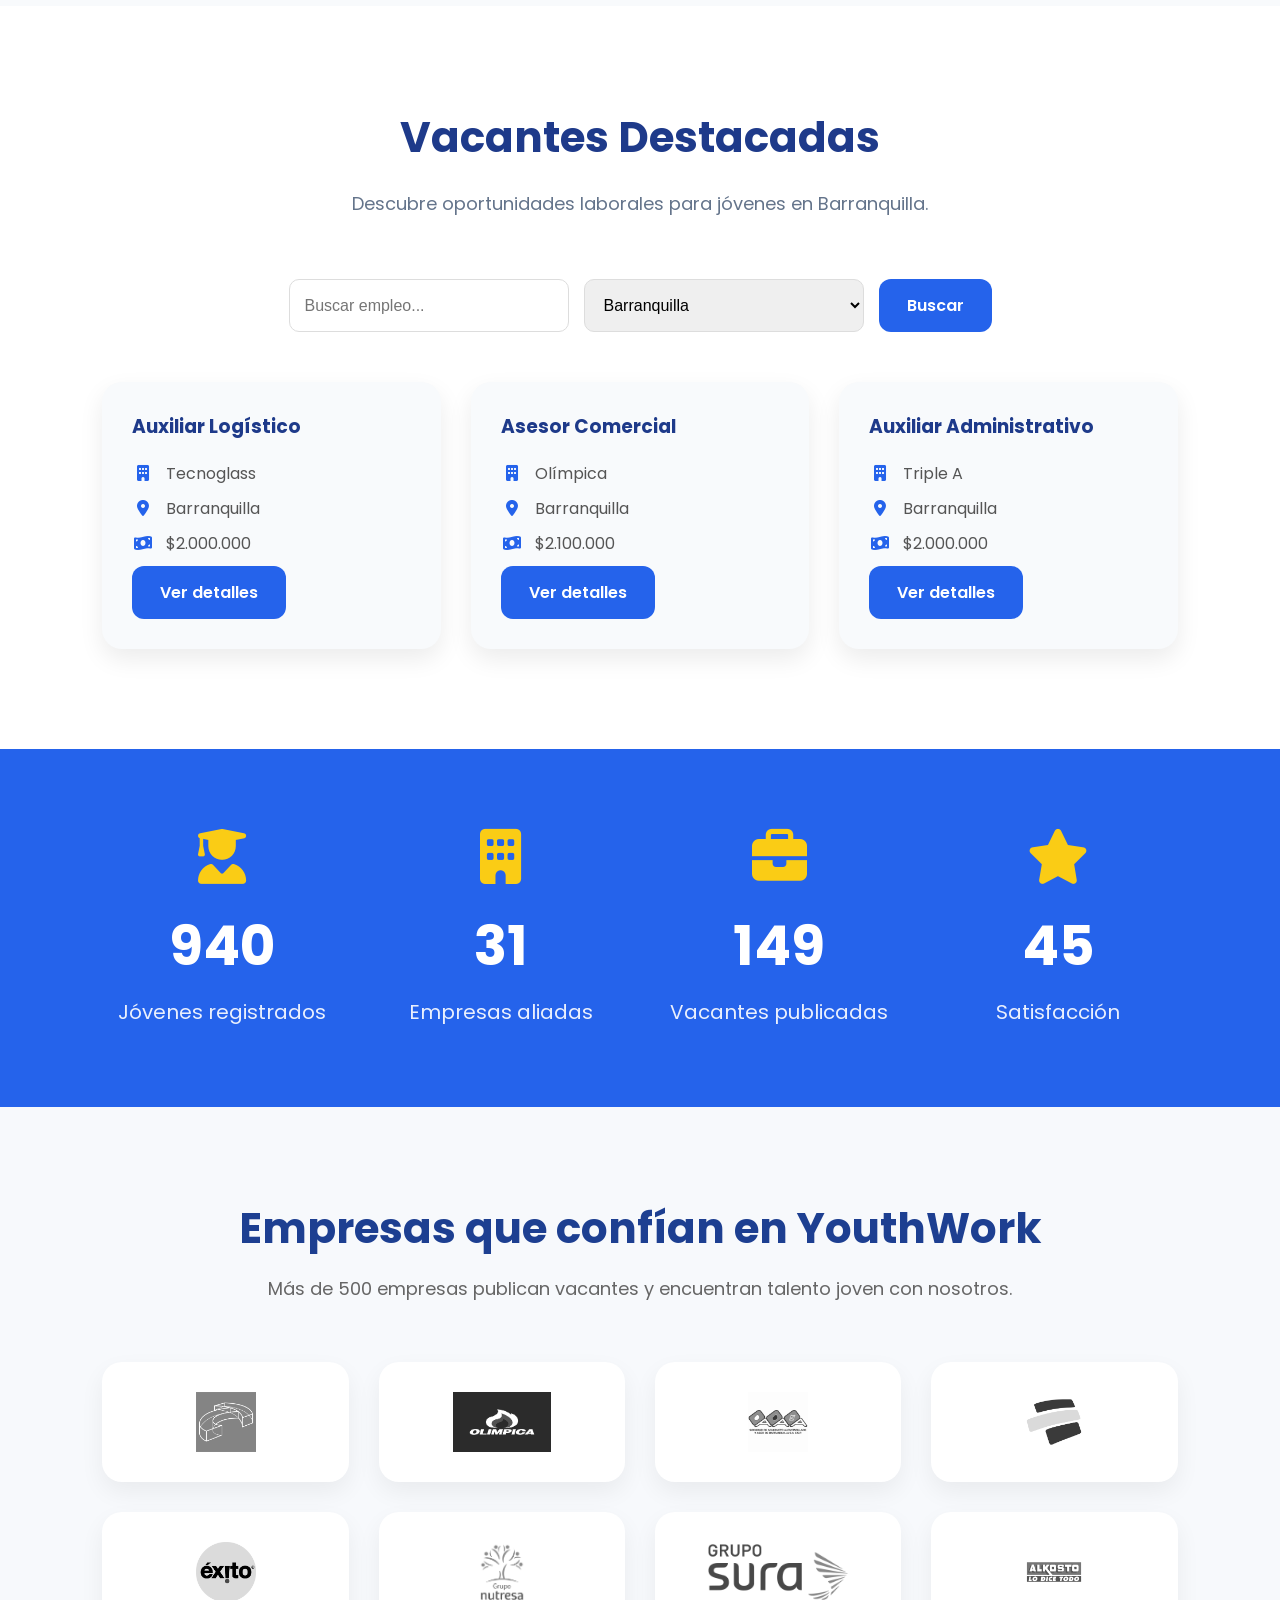
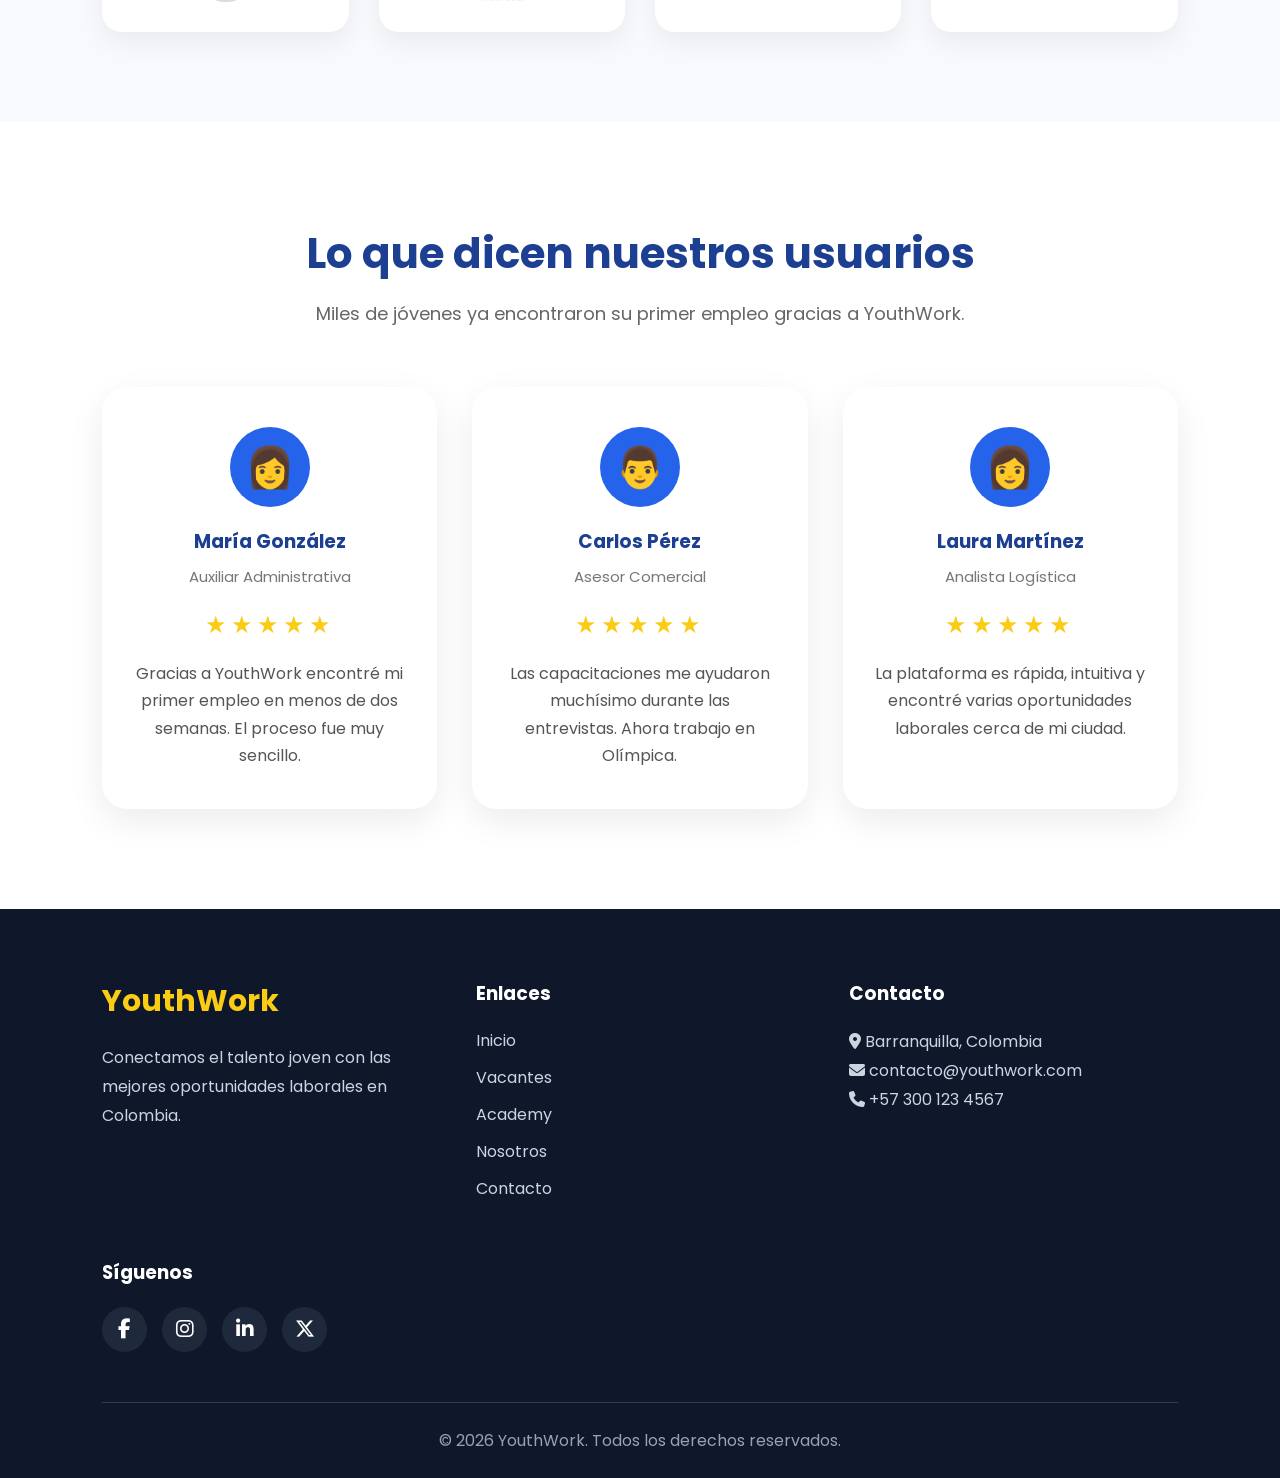
==== commit 795c306a: "Actualización del proyecto" ====
--- a/index.html
+++ b/index.html
@@ -38,18 +38,24 @@
 
         <ul class="nav-links">
 
-            <li><a href="index.html" class="active">Inicio</a></li>
-
-            <li><a href="vacantes.html">Vacantes</a></li>
-
-            <li><a href="academy.html">Academy</a></li>
-
-            <li><a href="nosotros.html">Nosotros</a></li>
-
-            <li><a href="contacto.html">Contacto</a></li>
-
-        </ul>
-
+<li><a href="index.html">Inicio</a></li>
+
+<li><a href="vacantes.html">Vacantes</a></li>
+
+<li><a href="academy.html">Academy</a></li>
+
+<li><a href="nosotros.html">Nosotros</a></li>
+
+<li><a href="contacto.html">Contacto</a></li>
+
+<li class="mobile-login">
+    <a href="login.html" class="login-btn">
+        <i class="fa-solid fa-user"></i>
+        <span>Iniciar sesión</span>
+    </a>
+</li>
+
+</ul>
         <a href="login.html" class="login-btn" id="userButton">
 
     <i class="fa-solid fa-user"></i>
@@ -57,6 +63,11 @@
     <span>Iniciar sesión</span>
 
 </a>
+<button class="menu-toggle" id="menuToggle">
+
+    <i class="fa-solid fa-bars"></i>
+
+</button>
 
     </nav>
     </header>
@@ -222,7 +233,7 @@
 
 <p><i class="fa-solid fa-location-dot"></i> Barranquilla</p>
 
-<p><i class="fa-solid fa-money-bill-wave"></i> $1.800.000</p>
+<p><i class="fa-solid fa-money-bill-wave"></i> $2.100.000</p>
 
 <a href="detalle-vacante.html?id=1" class="btn-primary">
     Ver detalles
@@ -238,7 +249,7 @@
 
 <p><i class="fa-solid fa-location-dot"></i> Barranquilla</p>
 
-<p><i class="fa-solid fa-money-bill-wave"></i> $1.900.000</p>
+<p><i class="fa-solid fa-money-bill-wave"></i> $2.000.000</p>
 
 <a href="detalle-vacante.html?id=1" class="btn-primary">
     Ver detalles
@@ -257,7 +268,7 @@
 
         <i class="fa-solid fa-user-graduate"></i>
 
-        <h2 class="counter" data-target="15000">0</h2>
+        <h2 class="counter" data-target="2000">0</h2>
 
         <p>Jóvenes registrados</p>
 
@@ -267,7 +278,7 @@
 
         <i class="fa-solid fa-building"></i>
 
-        <h2 class="counter" data-target="520">0</h2>
+        <h2 class="counter" data-target="65">0</h2>
 
         <p>Empresas aliadas</p>
 
@@ -277,7 +288,7 @@
 
         <i class="fa-solid fa-briefcase"></i>
 
-        <h2 class="counter" data-target="2300">0</h2>
+        <h2 class="counter" data-target="315">0</h2>
 
         <p>Vacantes publicadas</p>
 
@@ -478,6 +489,7 @@
     <!-- JavaScript -->
     <script src="js/script.js"></script>
     <script src="js/navbar.js"></script>
+    <script src="js/menu.js"></script>
 
 </body>
 </html>
--- a/css/style.css
+++ b/css/style.css
@@ -19,7 +19,7 @@
     --text:#0F172A;
     --text-light:#64748B;
 
-    --shadow:0 10px 30px rgba(0,0,0,.08);
+    --shadow:0 10px 30px rgba(20, 10, 10, 0.08);
 
     --radius:18px;
 
@@ -1757,6 +1757,9 @@
     background:#1D4ED8;
 
 }
+.mobile-login{
+    display:none;
+}
 /*==================================
 ACADEMY
 ==================================*/
@@ -2373,3 +2376,356 @@
 }
 
 }
+/* ==========================================
+   RESPONSIVE - TABLETS
+========================================== */
+
+@media (max-width: 992px){
+
+    .navbar{
+        flex-direction: column;
+        gap:20px;
+    }
+
+    .hero{
+        flex-direction: column;
+        text-align:center;
+    }
+
+    .hero-image{
+        margin-top:30px;
+    }
+
+    .cards,
+    .job-cards,
+    .companies-grid,
+    .testimonial-grid,
+    .profile-grid{
+        grid-template-columns:repeat(2,1fr);
+    }
+
+}
+/* ==========================================
+   RESPONSIVE - CELULARES
+========================================== */
+
+@media (max-width:768px){
+
+    .navbar{
+        flex-direction:column;
+    }
+
+    .nav-links{
+        flex-direction:column;
+        gap:15px;
+    }
+
+    .hero{
+        flex-direction:column;
+        padding:40px 20px;
+    }
+
+    .hero h1{
+        font-size:2rem;
+    }
+
+    .hero-buttons{
+        flex-direction:column;
+    }
+
+    .search-box{
+        flex-direction:column;
+    }
+
+    .search-box input,
+    .search-box select,
+    .search-box button{
+        width:100%;
+    }
+
+    .cards,
+    .job-cards,
+    .companies-grid,
+    .testimonial-grid,
+    .profile-grid{
+        grid-template-columns:1fr;
+    }
+
+    .vacantes-content{
+        flex-direction:column;
+    }
+
+    .filters-panel{
+        width:100%;
+    }
+
+    .jobs-grid{
+        grid-template-columns:1fr;
+    }
+
+    .footer-container{
+        grid-template-columns:1fr;
+        text-align:center;
+    }
+
+}
+/* ==========================
+   MENU HAMBURGUESA
+========================== */
+
+.menu-toggle{
+    display:none;
+    background:none;
+    border:none;
+    font-size:28px;
+    color:#2563EB;
+    cursor:pointer;
+}
+
+.mobile-login{
+    display:none;
+}
+
+/* ==========================
+   CELULAR
+========================== */
+
+@media (max-width:768px){
+
+    .menu-toggle{
+        display:block;
+    }
+
+    /* ocultar botón de PC */
+    #userButton{
+        display:none !important;
+    }
+
+    .navbar{
+        height:auto;
+        flex-wrap:wrap;
+        padding:20px;
+    }
+
+    .nav-links{
+        display:none;
+        width:100%;
+        flex-direction:column;
+        gap:18px;
+        text-align:center;
+        margin-top:20px;
+    }
+
+    .nav-links.active{
+        display:flex;
+    }
+
+    /* mostrar botón dentro del menú */
+    .mobile-login{
+        display:block;
+        width:100%;
+        margin-top:15px;
+    }
+
+    .mobile-login .login-btn{
+        width:100%;
+        justify-content:center;
+        background:#2563EB;
+        color:#fff;
+        padding:14px;
+        border-radius:12px;
+    }
+}
+
+/* ==========================
+   ESCRITORIO
+========================== */
+
+@media (min-width:769px){
+
+    .menu-toggle{
+        display:none;
+    }
+
+    .nav-links{
+        display:flex !important;
+    }
+
+    .mobile-login{
+        display:none !important;
+    }
+
+    #userButton{
+        display:flex !important;
+    }
+}
+/* ===================================
+   RESPONSIVE PARA CELULARES
+=================================== */
+
+@media (max-width: 768px){
+
+    /* Header */
+    .navbar{
+        flex-direction: column;
+        height: auto;
+        padding: 20px 0;
+        gap: 20px;
+    }
+
+    .nav-links{
+        flex-wrap: wrap;
+        justify-content: center;
+        gap: 15px;
+    }
+
+    .logo-text{
+        font-size: 24px;
+    }
+
+    /* Hero */
+    .hero{
+        flex-direction: column;
+        text-align: center;
+        padding: 50px 20px;
+    }
+
+    .hero-text,
+    .hero-image{
+        width: 100%;
+    }
+
+    .hero h1{
+        font-size: 38px;
+    }
+
+    .hero p{
+        font-size: 17px;
+    }
+
+    .hero-buttons{
+        justify-content: center;
+        flex-wrap: wrap;
+    }
+
+    /* Tarjetas */
+    .cards,
+    .job-cards,
+    .jobs-grid,
+    .companies-grid,
+    .testimonial-grid,
+    .profile-grid{
+        grid-template-columns: 1fr;
+    }
+
+    /* Vacantes */
+    .vacantes-content{
+        grid-template-columns: 1fr;
+    }
+
+    .filters-panel{
+        position: static;
+        width: 100%;
+    }
+    #userButton{
+    display:none;
+}
+
+.mobile-login{
+    display:flex;
+    justify-content:center;
+    margin-top:20px;
+}
+
+.mobile-login .login-btn{
+    display:flex;
+    align-items:center;
+    justify-content:center;
+    gap:10px;
+
+    width:90%;
+    padding:14px;
+
+    background:#2563EB;
+    color:#fff;
+    border-radius:12px;
+    text-decoration:none;
+    font-weight:600;
+}
+
+.mobile-login .login-btn:hover{
+    background:#1D4ED8;
+}
+
+    /* Estadísticas */
+    .stats{
+        grid-template-columns: repeat(2,1fr);
+        gap: 25px;
+    }
+
+    /* Footer */
+    .footer-container{
+        grid-template-columns: 1fr;
+        text-align: center;
+    }
+
+    .socials{
+        justify-content: center;
+    }
+
+}
+@media (max-width: 480px){
+
+    .hero h1{
+        font-size: 30px;
+    }
+
+    .section-title h2{
+        font-size: 30px;
+    }
+
+    .vacantes-hero h1{
+        font-size: 32px;
+    }
+
+    .stats{
+        grid-template-columns: 1fr;
+    }
+
+    .btn-primary,
+    .btn-secondary,
+    .login-btn{
+        width: 100%;
+        justify-content: center;
+    }
+
+}
+/* ================================
+   MENÚ MÓVIL - LOGIN DENTRO DEL MENÚ
+================================ */
+
+.mobile-login{
+    margin-top:20px;
+    display:flex;
+    justify-content:center;
+}
+
+.mobile-login .login-btn{
+    display:flex;
+    align-items:center;
+    justify-content:center;
+    gap:10px;
+
+    width:90%;
+    padding:14px;
+
+    background:#2563EB;
+    color:#fff;
+    border-radius:12px;
+    text-decoration:none;
+    font-weight:600;
+}
+
+.mobile-login .login-btn:hover{
+    background:#1D4ED8;
+}
